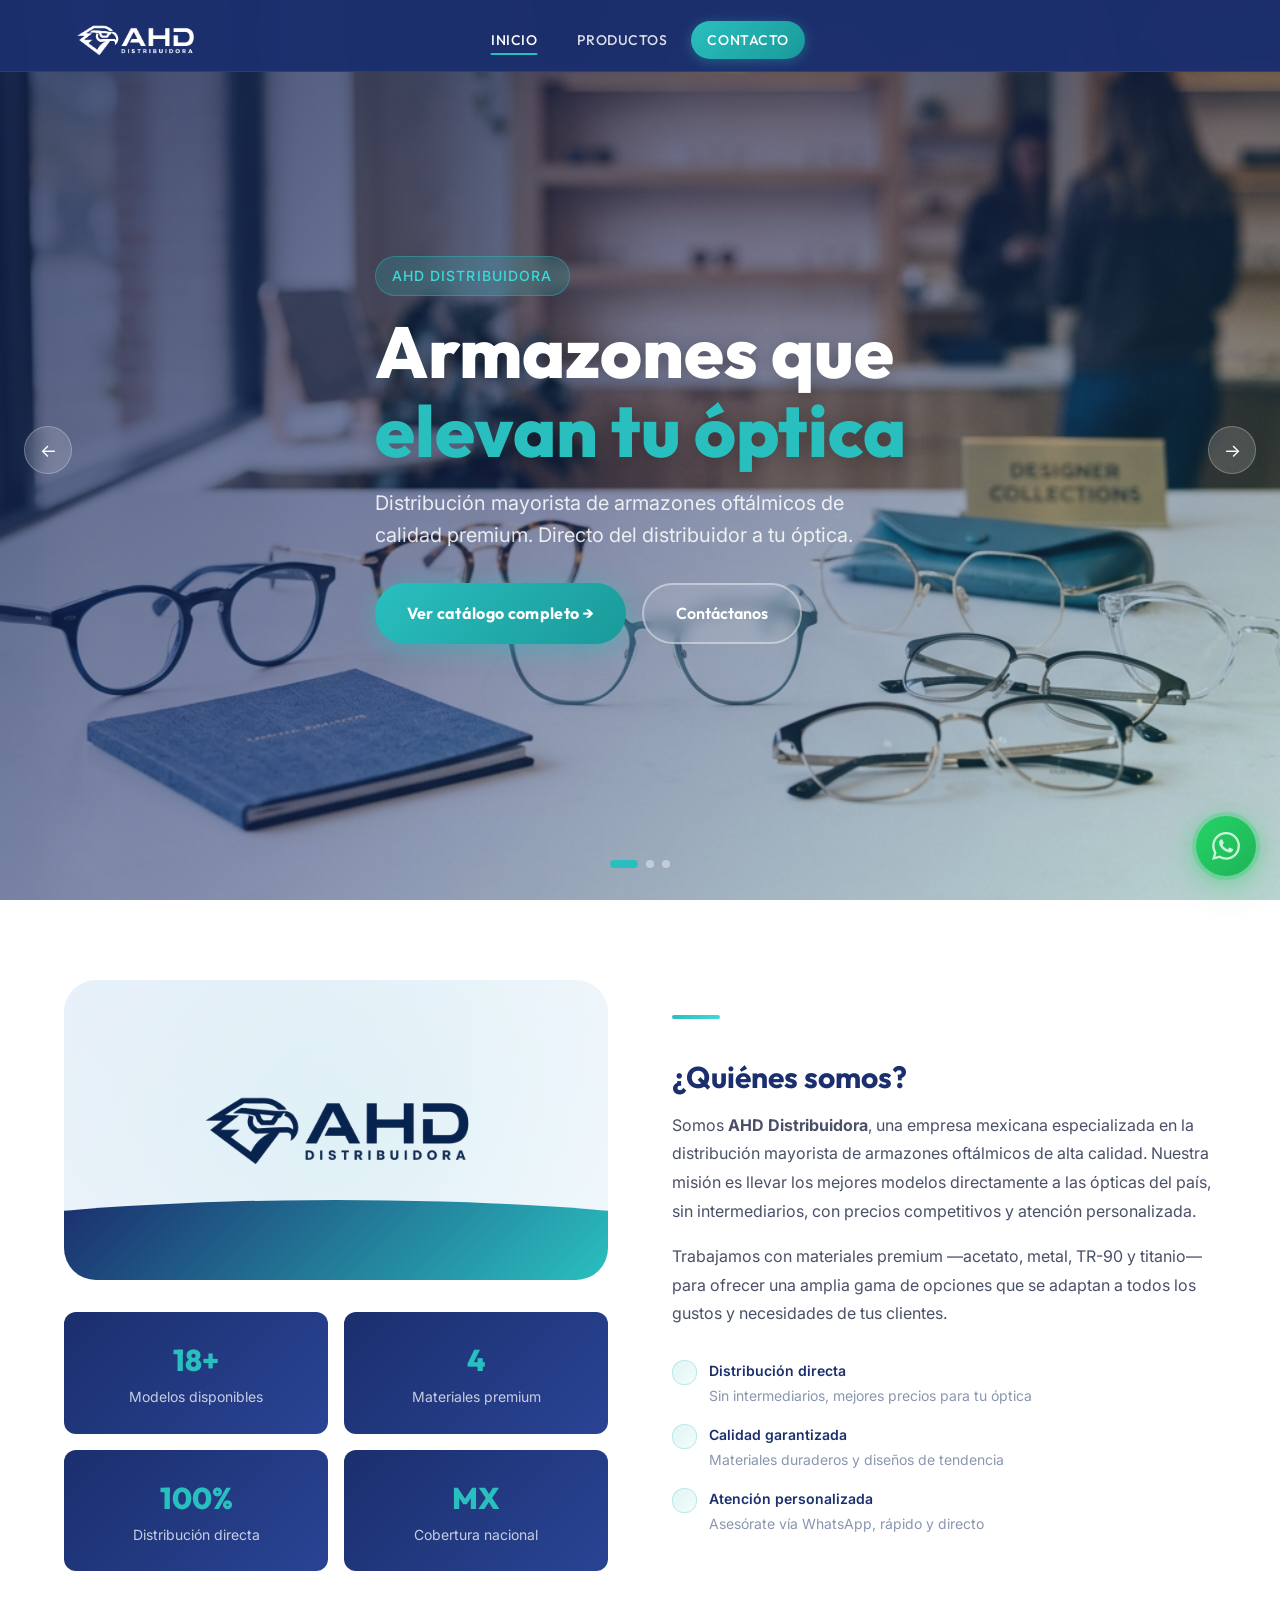
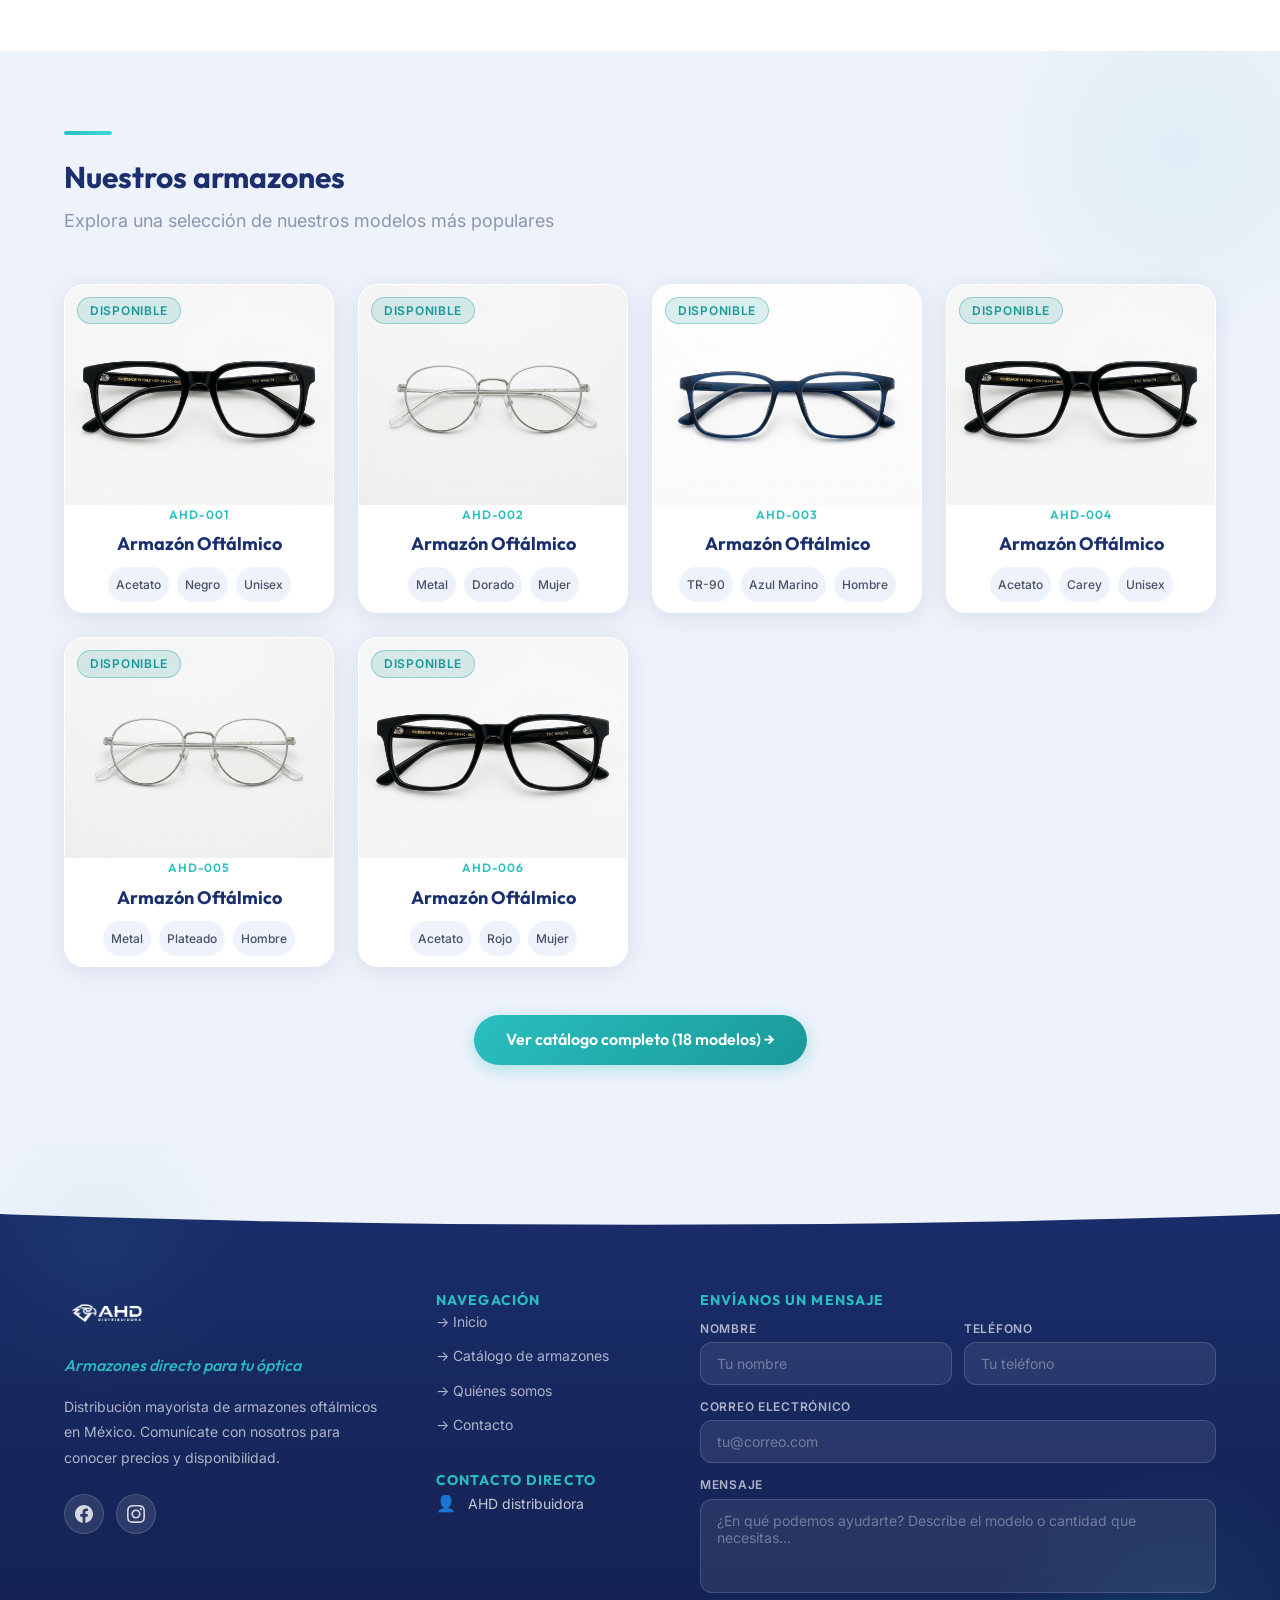
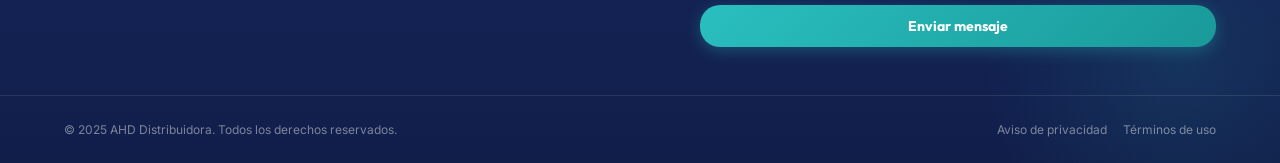
==== index.html @ 3332a884 "Primer commit - sitio AHD Distribuidora" ====
<!DOCTYPE html>
<html lang="es">
<head>
  <meta charset="UTF-8" />
  <meta name="viewport" content="width=device-width, initial-scale=1.0" />
  <meta name="description" content="AHD Distribuidora — Armazones oftálmicos directo para tu óptica. Distribuidor mayorista de armazones de acetato, metal y TR-90 en México." />
  <meta name="keywords" content="armazones, oftálmicos, óptica, distribuidora, acetato, metal, TR-90, mayoreo, México" />
  <meta property="og:title" content="AHD Distribuidora — Armazones directo para tu óptica" />
  <meta property="og:description" content="Distribuidora mayorista de armazones oftálmicos. Catálogo de más de 18 modelos disponibles." />
  <meta property="og:image" content="images/hero/hero1.jpg" />
  <title>AHD Distribuidora — Armazones directo para tu óptica</title>
  <link rel="icon" type="image/jpeg" href="images/logo/ahd_logo.jpg" />
  <link rel="stylesheet" href="css/styles.css" />
</head>
<body>

  <!-- ══════════════════════════════════════════════════
       HEADER
  ══════════════════════════════════════════════════ -->
  <site-header></site-header>

  <!-- ══════════════════════════════════════════════════
       HERO CAROUSEL
  ══════════════════════════════════════════════════ -->
  <section class="hero" id="inicio" aria-label="Carrusel de bienvenida">

    <!-- Flecha izquierda -->
    <button class="hero-arrow hero-arrow-prev" id="hero-prev" aria-label="Anterior">&#8592;</button>

    <!-- Slides -->
    <div class="hero-slides" id="hero-slides">

      <div class="hero-slide">
        <img src="images/hero/hero1.jpg" alt="Colección de armazones AHD" />
        <div class="hero-overlay">
          <div class="hero-content">
            <div class="hero-badge">AHD Distribuidora</div>
            <h1 class="hero-title">
              Armazones que<br/>
              <span>elevan tu óptica</span>
            </h1>
            <p class="hero-subtitle">
              Distribución mayorista de armazones oftálmicos de calidad premium. Directo del distribuidor a tu óptica.
            </p>
            <div class="hero-buttons">
              <a href="productos.html" class="hero-btn-primary" id="hero-cta-productos">
                Ver catálogo completo →
              </a>
              <a href="#contacto" class="hero-btn-secondary" id="hero-cta-contacto">
                Contáctanos
              </a>
            </div>
          </div>
        </div>
      </div>

      <div class="hero-slide">
        <img src="images/hero/hero2.jpg" alt="Variedad de modelos AHD" />
        <div class="hero-overlay">
          <div class="hero-content">
            <div class="hero-badge">Calidad garantizada</div>
            <h1 class="hero-title">
              Más de 18<br/>
              <span>modelos exclusivos</span>
            </h1>
            <p class="hero-subtitle">
              Acetato, metal, TR-90 y titanio. Modelos para hombre, mujer, unisex e infantil.
            </p>
            <div class="hero-buttons">
              <a href="productos.html" class="hero-btn-primary">
                Explorar modelos →
              </a>
            </div>
          </div>
        </div>
      </div>

      <div class="hero-slide">
        <img src="images/hero/hero3.jpg" alt="AHD Distribuidora - Armazones oftálmicos" />
        <div class="hero-overlay">
          <div class="hero-content">
            <div class="hero-badge"> Distribución directa </div>
            <h1 class="hero-title">
              Directo para<br/>
              <span>tu óptica</span>
            </h1>
            <p class="hero-subtitle">
              Sin intermediarios. Precios mayoristas. Atención personalizada vía WhatsApp.
            </p>
            <div class="hero-buttons">
              <a href="https://wa.me/524792140944?text=Hola%2C%20me%20interesa%20conocer%20sus%20armazones"
                 target="_blank" rel="noopener noreferrer" class="hero-btn-primary">
                Escribir por WhatsApp
              </a>
            </div>
          </div>
        </div>
      </div>

    </div><!-- /hero-slides -->

    <!-- Flecha derecha -->
    <button class="hero-arrow hero-arrow-next" id="hero-next" aria-label="Siguiente">&#8594;</button>

    <!-- Dots -->
    <div class="hero-controls">
      <div class="hero-dots" role="tablist" aria-label="Diapositivas del carrusel">
        <button class="hero-dot active" data-slide="0" role="tab" aria-label="Diapositiva 1"></button>
        <button class="hero-dot" data-slide="1" role="tab" aria-label="Diapositiva 2"></button>
        <button class="hero-dot" data-slide="2" role="tab" aria-label="Diapositiva 3"></button>
      </div>
    </div>

  </section><!-- /hero -->

  <!-- ══════════════════════════════════════════════════
       QUIÉNES SOMOS
  ══════════════════════════════════════════════════ -->
  <section class="about-section" id="nosotros" aria-labelledby="about-title">
    <div class="container">
      <div class="about-grid">

        <!-- Visual / Logo -->
        <div class="about-visual reveal">
          <div class="about-logo-container">
            <img src="images/logo/ahd_logo_png.png" alt="AHD Distribuidora" />
            <div class="about-wave"></div>
          </div>
          <div class="about-stats">
            <div class="stat-card">
              <span class="stat-number">18+</span>
              <span class="stat-label">Modelos disponibles</span>
            </div>
            <div class="stat-card">
              <span class="stat-number">4</span>
              <span class="stat-label">Materiales premium</span>
            </div>
            <div class="stat-card">
              <span class="stat-number">100%</span>
              <span class="stat-label">Distribución directa</span>
            </div>
            <div class="stat-card">
              <span class="stat-number">MX</span>
              <span class="stat-label">Cobertura nacional</span>
            </div>
          </div>
        </div>

        <!-- Texto -->
        <div class="about-text reveal">
          <span class="accent-line"></span>
          <h2 class="section-title" id="about-title">¿Quiénes somos?</h2>
          <p class="about-description">
            Somos <strong>AHD Distribuidora</strong>, una empresa mexicana especializada en la
            distribución mayorista de armazones oftálmicos de alta calidad. Nuestra misión es
            llevar los mejores modelos directamente a las ópticas del país, sin intermediarios,
            con precios competitivos y atención personalizada.
          </p>
          <p class="about-description" style="margin-top: 1rem;">
            Trabajamos con materiales premium —acetato, metal, TR-90 y titanio— para ofrecer
            una amplia gama de opciones que se adaptan a todos los gustos y necesidades
            de tus clientes.
          </p>
          <div class="about-features">
            <div class="feature-item">
              <div class="feature-icon"></div>
              <div class="feature-text">
                <strong>Distribución directa</strong>
                <span>Sin intermediarios, mejores precios para tu óptica</span>
              </div>
            </div>
            <div class="feature-item">
              <div class="feature-icon"></div>
              <div class="feature-text">
                <strong>Calidad garantizada</strong>
                <span>Materiales duraderos y diseños de tendencia</span>
              </div>
            </div>
            <div class="feature-item">
              <div class="feature-icon"></div>
              <div class="feature-text">
                <strong>Atención personalizada</strong>
                <span>Asesórate vía WhatsApp, rápido y directo</span>
              </div>
            </div>
          </div>
        </div>

      </div>
    </div>
  </section><!-- /about -->

  <!-- ══════════════════════════════════════════════════
       PRODUCTOS DESTACADOS (preview 6)
  ══════════════════════════════════════════════════ -->
  <section class="featured-section" id="productos-preview" aria-labelledby="featured-title">
    <div class="container">
      <div class="section-header reveal">
        <span class="accent-line"></span>
        <h2 class="section-title" id="featured-title">Nuestros armazones</h2>
        <p class="section-subtitle">Explora una selección de nuestros modelos más populares</p>
      </div>

      <div class="products-grid" id="featured-grid">
        <!-- Se renderiza con JS -->
      </div>

      <div class="featured-cta reveal">
        <a href="productos.html" class="btn-primary" id="btn-ver-catalogo">
          Ver catálogo completo (18 modelos) →
        </a>
      </div>
    </div>
  </section><!-- /featured -->

  <!-- ══════════════════════════════════════════════════
       FOOTER / CONTACTO
  ══════════════════════════════════════════════════ -->
  <site-footer></site-footer>

  <!-- ══════════════════════════════════════════════════
       WHATSAPP FLOATING BUTTON
  ══════════════════════════════════════════════════ -->
  <whatsapp-button></whatsapp-button>

  <!-- ══════════════════════════════════════════════════
       SCRIPTS
  ══════════════════════════════════════════════════ -->
  <script src="js/components.js"></script>
  <script src="js/data.js"></script>
  <script>
    // Render featured products (primeros 6)
    document.addEventListener("DOMContentLoaded", () => {
      const featuredGrid = document.getElementById("featured-grid");
      if (featuredGrid && typeof productos !== "undefined") {
        const featured = productos.slice(0, 6);
        featuredGrid.innerHTML = featured.map(p => `
          <a href="productos.html" class="product-card reveal" aria-label="Ver ${p.modelo}">
            <div class="product-card-image">
              <img src="${p.imagen1}" alt="Armazón ${p.modelo}" loading="lazy"
                   onerror="this.src='images/productos/placeholder_acetato.jpg'">
              <span class="product-badge ${p.disponible ? 'badge-available' : 'badge-unavailable'}">
                ${p.disponible ? 'Disponible' : 'Agotado'}
              </span>
              <div class="product-card-overlay">
                <span>👁 Ver más →</span>
              </div>
            </div>
            <div class="product-card-body">
              <div class="product-modelo">${p.modelo}</div>
              <div class="product-name">${p.tipo}</div>
              <div class="product-meta">
                <span class="product-tag">${p.material}</span>
                <span class="product-tag">${p.color}</span>
                <span class="product-tag">${p.genero}</span>
              </div>
            </div>
          </a>
        `).join("");
      }
    });
  </script>
  <script src="js/main.js"></script>

</body>
</html>
---- css/styles.css ----
/* ============================================================
 * AHD DISTRIBUIDORA — Estilos Globales (styles.css)
 * Paleta de colores basada en tarjeta de presentación oficial
 * Azul marino #1B2F6E + Teal #2ABFBF + Blanco #FFFFFF
 * ============================================================ */

/* ─── Google Fonts ─────────────────────────────────────────── */
@import url('https://fonts.googleapis.com/css2?family=Outfit:wght@300;400;500;600;700;800&family=Inter:wght@300;400;500;600&display=swap');

/* ─── Design Tokens ────────────────────────────────────────── */
:root {
  /* Colores principales (tarjeta de presentación AHD) */
  --color-primary:       #1B2F6E;   /* Azul marino — logo, header, footer */
  --color-primary-dark:  #111E4A;   /* Azul marino oscuro — hover, sombras */
  --color-primary-light: #2A4494;   /* Azul medio — gradientes */
  --color-accent:        #2ABFBF;   /* Teal — tagline, botones secundarios, acentos */
  --color-accent-light:  #3DD9D9;   /* Teal claro — hover */
  --color-accent-dark:   #1A9999;   /* Teal oscuro — pressed */
  --color-white:         #FFFFFF;
  --color-offwhite:      #F8FAFE;   /* Fondo general ligeramente azulado */
  --color-gray-light:    #EEF2FB;   /* Fondo secciones alternas */
  --color-gray-mid:      #8A96B0;   /* Texto secundario */
  --color-gray-border:   #DDE3F0;   /* Bordes */
  --color-text:          #1A1D2E;   /* Texto principal */
  --color-text-light:    #4A5068;   /* Texto secundario */
  --color-badge-avail:   #1A9999;   /* Badge disponible */
  --color-badge-unavail: #9B4D4D;   /* Badge agotado */

  /* Tipografía */
  --font-display:  'Outfit', sans-serif;
  --font-body:     'Inter', sans-serif;

  /* Tamaños de fuente */
  --fs-xs:   0.75rem;
  --fs-sm:   0.875rem;
  --fs-base: 1rem;
  --fs-lg:   1.125rem;
  --fs-xl:   1.25rem;
  --fs-2xl:  1.5rem;
  --fs-3xl:  1.875rem;
  --fs-4xl:  2.25rem;
  --fs-5xl:  3rem;

  /* Espaciado */
  --sp-1: 0.25rem;
  --sp-2: 0.5rem;
  --sp-3: 0.75rem;
  --sp-4: 1rem;
  --sp-6: 1.5rem;
  --sp-8: 2rem;
  --sp-10: 2.5rem;
  --sp-12: 3rem;
  --sp-16: 4rem;
  --sp-20: 5rem;
  --sp-24: 6rem;

  /* Bordes */
  --radius-sm:  6px;
  --radius-md:  12px;
  --radius-lg:  20px;
  --radius-xl:  32px;
  --radius-full: 9999px;

  /* Sombras */
  --shadow-sm:    0 2px 8px rgba(27, 47, 110, 0.08);
  --shadow-md:    0 4px 20px rgba(27, 47, 110, 0.12);
  --shadow-lg:    0 8px 40px rgba(27, 47, 110, 0.16);
  --shadow-hover: 0 16px 48px rgba(27, 47, 110, 0.24);
  --shadow-card:  0 4px 24px rgba(27, 47, 110, 0.10);

  /* Transiciones */
  --tr-fast:   0.15s ease;
  --tr-normal: 0.3s ease;
  --tr-slow:   0.5s ease;

  /* Layout */
  --header-height: 72px;
  --max-width: 1200px;
  --section-pad: var(--sp-20) var(--sp-6);
}

/* ─── Reset & Base ─────────────────────────────────────────── */
*, *::before, *::after {
  margin: 0;
  padding: 0;
  box-sizing: border-box;
}

html {
  scroll-behavior: smooth;
  font-size: 16px;
}

body {
  font-family: var(--font-body);
  color: var(--color-text);
  background-color: var(--color-white);
  line-height: 1.6;
  overflow-x: hidden;
}

img {
  max-width: 100%;
  height: auto;
  display: block;
}

a {
  text-decoration: none;
  color: inherit;
  transition: color var(--tr-fast);
}

ul, ol {
  list-style: none;
}

button {
  cursor: pointer;
  border: none;
  background: none;
  font-family: var(--font-body);
}

input, textarea, select {
  font-family: var(--font-body);
}

/* ─── Utilidades ───────────────────────────────────────────── */
.container {
  max-width: var(--max-width);
  margin: 0 auto;
  padding: 0 var(--sp-6);
}

.section-title {
  font-family: var(--font-display);
  font-size: var(--fs-3xl);
  font-weight: 700;
  color: var(--color-primary);
  line-height: 1.2;
}

.section-subtitle {
  font-size: var(--fs-lg);
  color: var(--color-gray-mid);
  margin-top: var(--sp-3);
  max-width: 560px;
}

.section-header {
  margin-bottom: var(--sp-12);
}

.accent-line {
  display: inline-block;
  width: 48px;
  height: 4px;
  background: linear-gradient(90deg, var(--color-accent), var(--color-accent-light));
  border-radius: var(--radius-full);
  margin-bottom: var(--sp-4);
}

.btn-primary {
  display: inline-flex;
  align-items: center;
  gap: var(--sp-2);
  padding: var(--sp-3) var(--sp-8);
  background: linear-gradient(135deg, var(--color-accent), var(--color-accent-dark));
  color: var(--color-white);
  font-family: var(--font-display);
  font-size: var(--fs-base);
  font-weight: 600;
  border-radius: var(--radius-full);
  transition: all var(--tr-normal);
  box-shadow: 0 4px 16px rgba(42, 191, 191, 0.35);
}

.btn-primary:hover {
  transform: translateY(-2px);
  box-shadow: 0 8px 28px rgba(42, 191, 191, 0.50);
  background: linear-gradient(135deg, var(--color-accent-light), var(--color-accent));
}

.btn-secondary {
  display: inline-flex;
  align-items: center;
  gap: var(--sp-2);
  padding: var(--sp-3) var(--sp-8);
  background: transparent;
  color: var(--color-primary);
  font-family: var(--font-display);
  font-size: var(--fs-base);
  font-weight: 600;
  border: 2px solid var(--color-primary);
  border-radius: var(--radius-full);
  transition: all var(--tr-normal);
}

.btn-secondary:hover {
  background: var(--color-primary);
  color: var(--color-white);
  transform: translateY(-2px);
  box-shadow: var(--shadow-md);
}

/* ─── HEADER ───────────────────────────────────────────────── */
.site-header {
  position: fixed;
  top: 0;
  left: 0;
  right: 0;
  z-index: 1000;
  height: var(--header-height);
  background: rgba(27, 47, 110, 0.97);
  backdrop-filter: blur(12px);
  -webkit-backdrop-filter: blur(12px);
  border-bottom: 1px solid rgba(42, 191, 191, 0.15);
  transition: all var(--tr-normal);
}

.site-header.scrolled {
  background: rgba(17, 30, 74, 0.99);
  box-shadow: 0 4px 24px rgba(17, 30, 74, 0.4);
}

.header-inner {
  display: grid;
  grid-template-columns: 1fr auto 1fr;
  align-items: center;
  height: 100%;
  max-width: var(--max-width);
  margin: 0 auto;
  padding: 0 var(--sp-6);
}

.header-logo {
  justify-self: start;
}

.header-logo img {
  height: 80px;
  width: auto;
  object-fit: contain;
  filter: brightness(0) invert(1);
}

.header-nav {
  display: flex;
  align-items: center;
  gap: var(--sp-2);
}

.header-nav a {
  color: rgba(255, 255, 255, 0.85);
  font-family: var(--font-display);
  font-size: var(--fs-sm);
  font-weight: 500;
  letter-spacing: 0.04em;
  text-transform: uppercase;
  padding: var(--sp-2) var(--sp-4);
  border-radius: var(--radius-full);
  transition: all var(--tr-fast);
  position: relative;
}

.header-nav a::after {
  content: '';
  position: absolute;
  bottom: 4px;
  left: 50%;
  transform: translateX(-50%);
  width: 0;
  height: 2px;
  background: var(--color-accent);
  border-radius: var(--radius-full);
  transition: width var(--tr-normal);
}

.header-nav a:hover,
.header-nav a.active {
  color: var(--color-white);
}

.header-nav a:hover::after,
.header-nav a.active::after {
  width: 60%;
}

.header-nav a.nav-cta {
  background: linear-gradient(135deg, var(--color-accent), var(--color-accent-dark));
  color: var(--color-white);
  padding: var(5px) var(--sp-5);
  box-shadow: 0 2px 12px rgba(42, 191, 191, 0.35);
  text-align: center;
  justify-content: center;
  display: inline-flex;
  align-items: center;
}

.header-nav a.nav-cta::after {
  display: none;
}

.header-nav a.nav-cta:hover {
  box-shadow: 0 4px 20px rgba(42, 191, 191, 0.55);
  transform: translateY(-1px);
}

.header-actions {
  justify-self: end;
  display: flex;
  align-items: center;
  gap: var(--sp-3);
}

/* Hamburger menu */
.hamburger {
  display: none;
  flex-direction: column;
  gap: 5px;
  padding: var(--sp-2);
  cursor: pointer;
}

.hamburger span {
  display: block;
  width: 24px;
  height: 2px;
  background: var(--color-white);
  border-radius: 2px;
  transition: all var(--tr-normal);
}

.hamburger.open span:nth-child(1) {
  transform: translateY(7px) rotate(45deg);
}
.hamburger.open span:nth-child(2) {
  opacity: 0;
}
.hamburger.open span:nth-child(3) {
  transform: translateY(-7px) rotate(-45deg);
}

/* Mobile nav overlay */
.mobile-nav {
  display: none;
  position: fixed;
  top: var(--header-height);
  left: 0;
  right: 0;
  bottom: 0;
  background: rgba(17, 30, 74, 0.98);
  backdrop-filter: blur(16px);
  z-index: 999;
  flex-direction: column;
  align-items: center;
  justify-content: center;
  gap: var(--sp-4);
  opacity: 0;
  pointer-events: none;
  transition: opacity var(--tr-normal);
}

.mobile-nav.open {
  display: flex;
  opacity: 1;
  pointer-events: all;
}

.mobile-nav a {
  color: var(--color-white);
  font-family: var(--font-display);
  font-size: var(--fs-2xl);
  font-weight: 600;
  padding: var(--sp-4) var(--sp-8);
  border-radius: var(--radius-lg);
  transition: all var(--tr-fast);
  text-align: center;
}

.mobile-nav a:hover {
  color: var(--color-accent);
  background: rgba(42, 191, 191, 0.1);
}

/* ─── HERO CAROUSEL ────────────────────────────────────────── */
.hero {
  position: relative;
  height: 100vh;
  min-height: 600px;
  overflow: hidden;
  margin-top: 0;
}

.hero-slides {
  display: flex;
  height: 100%;
  transition: transform 0.8s cubic-bezier(0.77, 0, 0.175, 1);
}

.hero-slide {
  min-width: 100%;
  height: 100%;
  position: relative;
  overflow: hidden;
}

.hero-slide img {
  width: 100%;
  height: 100%;
  object-fit: cover;
  object-position: center;
  transform: scale(1.05);
  transition: transform 8s ease;
}

.hero-slide.active img {
  transform: scale(1);
}

.hero-overlay {
  position: absolute;
  inset: 0;
  background: linear-gradient(
    135deg,
    rgba(17, 30, 74, 0.80) 0%,
    rgba(27, 47, 110, 0.50) 50%,
    rgba(42, 191, 191, 0.20) 100%
  );
  display: flex;
  align-items: center;
}

.hero-content {
  max-width: var(--max-width);
  margin: 0 auto;
  padding: 0 var(--sp-6);
  color: var(--color-white);
}

.hero-badge {
  display: inline-flex;
  align-items: center;
  gap: var(--sp-2);
  background: rgba(42, 191, 191, 0.20);
  border: 1px solid rgba(42, 191, 191, 0.40);
  color: var(--color-accent-light);
  font-size: var(--fs-sm);
  font-weight: 500;
  letter-spacing: 0.08em;
  text-transform: uppercase;
  padding: var(--sp-2) var(--sp-4);
  border-radius: var(--radius-full);
  margin-bottom: var(--sp-4);
  backdrop-filter: blur(8px);
}

.hero-title {
  font-family: var(--font-display);
  font-size: clamp(2.5rem, 6vw, 4.5rem);
  font-weight: 800;
  line-height: 1.1;
  margin-bottom: var(--sp-4);
  text-shadow: 0 2px 20px rgba(0,0,0,0.3);
}

.hero-title span {
  color: var(--color-accent);
  display: block;
}

.hero-subtitle {
  font-size: clamp(1rem, 2vw, 1.25rem);
  color: rgba(255,255,255,0.85);
  max-width: 520px;
  margin-bottom: var(--sp-8);
  line-height: 1.6;
}

.hero-buttons {
  display: flex;
  gap: var(--sp-4);
  flex-wrap: wrap;
}

.hero-btn-primary {
  display: inline-flex;
  align-items: center;
  gap: var(--sp-2);
  padding: var(--sp-4) var(--sp-8);
  background: linear-gradient(135deg, var(--color-accent), var(--color-accent-dark));
  color: var(--color-white);
  font-family: var(--font-display);
  font-size: var(--fs-base);
  font-weight: 700;
  border-radius: var(--radius-full);
  transition: all var(--tr-normal);
  box-shadow: 0 4px 24px rgba(42, 191, 191, 0.50);
  letter-spacing: 0.02em;
}

.hero-btn-primary:hover {
  transform: translateY(-3px);
  box-shadow: 0 8px 36px rgba(42, 191, 191, 0.65);
}

.hero-btn-secondary {
  display: inline-flex;
  align-items: center;
  gap: var(--sp-2);
  padding: var(--sp-4) var(--sp-8);
  background: rgba(255,255,255,0.10);
  border: 2px solid rgba(255,255,255,0.40);
  color: var(--color-white);
  font-family: var(--font-display);
  font-size: var(--fs-base);
  font-weight: 600;
  border-radius: var(--radius-full);
  transition: all var(--tr-normal);
  backdrop-filter: blur(8px);
}

.hero-btn-secondary:hover {
  background: rgba(255,255,255,0.20);
  border-color: rgba(255,255,255,0.70);
  transform: translateY(-3px);
}

/* Hero navigation */
.hero-controls {
  position: absolute;
  bottom: var(--sp-8);
  left: 50%;
  transform: translateX(-50%);
  display: flex;
  align-items: center;
  gap: var(--sp-4);
  z-index: 10;
}

.hero-dots {
  display: flex;
  gap: var(--sp-2);
}

.hero-dot {
  width: 8px;
  height: 8px;
  border-radius: var(--radius-full);
  background: rgba(255,255,255,0.40);
  cursor: pointer;
  transition: all var(--tr-normal);
  border: none;
}

.hero-dot.active {
  background: var(--color-accent);
  width: 28px;
}

.hero-arrow {
  position: absolute;
  top: 50%;
  transform: translateY(-50%);
  width: 48px;
  height: 48px;
  background: rgba(255,255,255,0.15);
  border: 1px solid rgba(255,255,255,0.25);
  border-radius: var(--radius-full);
  color: var(--color-white);
  font-size: var(--fs-lg);
  display: flex;
  align-items: center;
  justify-content: center;
  cursor: pointer;
  backdrop-filter: blur(8px);
  transition: all var(--tr-fast);
  z-index: 10;
}

.hero-arrow:hover {
  background: rgba(42, 191, 191, 0.40);
  border-color: var(--color-accent);
}

.hero-arrow-prev { left: var(--sp-6); }
.hero-arrow-next { right: var(--sp-6); }

/* ─── SECCIÓN QUIÉNES SOMOS ────────────────────────────────── */
.about-section {
  padding: var(--section-pad);
  background: var(--color-white);
}

.about-grid {
  display: grid;
  grid-template-columns: 1fr 1fr;
  gap: var(--sp-16);
  align-items: center;
}

.about-visual {
  position: relative;
}

.about-logo-container {
  background: linear-gradient(135deg, var(--color-gray-light), var(--color-offwhite));
  border-radius: var(--radius-xl);
  padding: var(--sp-12);
  display: flex;
  align-items: center;
  justify-content: center;
  position: relative;
  overflow: hidden;
  min-height: 300px;
}

.about-logo-container::before {
  content: '';
  position: absolute;
  inset: -50%;
  background: radial-gradient(circle, rgba(42, 191, 191, 0.10) 0%, transparent 70%);
  --color-gray-light:  
}

.about-logo-container img {
  width: 80%;
  max-width: 320px;
  position: relative;
  z-index: 1;
}

.about-wave {
  position: absolute;
  bottom: 0;
  left: 0;
  right: 0;
  height: 80px;
  background: linear-gradient(135deg, var(--color-primary), var(--color-accent));
  clip-path: ellipse(100% 100% at 50% 100%);
}

.about-stats {
  display: grid;
  grid-template-columns: 1fr 1fr;
  gap: var(--sp-4);
  margin-top: var(--sp-8);
}

.stat-card {
  background: linear-gradient(135deg, var(--color-primary), var(--color-primary-light));
  border-radius: var(--radius-md);
  padding: var(--sp-6);
  color: var(--color-white);
  text-align: center;
}

.stat-number {
  font-family: var(--font-display);
  font-size: var(--fs-3xl);
  font-weight: 800;
  color: var(--color-accent);
  display: block;
}

.stat-label {
  font-size: var(--fs-sm);
  color: rgba(255,255,255,0.75);
  margin-top: var(--sp-1);
}

.about-text .section-title {
  margin-top: var(--sp-4);
}

.about-description {
  margin-top: var(--sp-4);
  color: var(--color-text-light);
  font-size: var(--fs-base);
  line-height: 1.8;
}

.about-features {
  margin-top: var(--sp-8);
  display: flex;
  flex-direction: column;
  gap: var(--sp-4);
}

.feature-item {
  display: flex;
  align-items: flex-start;
  gap: var(--sp-3);
}

.feature-icon {
  width: 25px;
  height: 25px;
  background: linear-gradient(135deg, rgba(42, 191, 191, 0.15), rgba(42, 191, 191, 0.05));
  border: 1px solid rgba(42, 191, 191, 0.25);
  border-radius: var(--radius-md);
  display: flex;
  align-items: center;
  justify-content: center;
  font-size: 1.1rem;
  flex-shrink: 0;
}

.feature-text strong {
  display: block;
  font-weight: 600;
  color: var(--color-primary);
  font-size: var(--fs-sm);
}

.feature-text span {
  font-size: var(--fs-sm);
  color: var(--color-gray-mid);
}

/* ─── SECCIÓN PRODUCTOS DESTACADOS ────────────────────────── */
.featured-section {
  padding: var(--section-pad);
  background: var(--color-gray-light);
  position: relative;
  overflow: hidden;
}

.featured-section::before {
  content: '';
  position: absolute;
  top: -100px;
  right: -100px;
  width: 400px;
  height: 400px;
  background: radial-gradient(circle, rgba(42, 191, 191, 0.08) 0%, transparent 70%);
  pointer-events: none;
}

.products-grid {
  display: grid;
  grid-template-columns: repeat(auto-fill, minmax(260px, 1fr));
  gap: var(--sp-6);
}

.product-card {
  background: var(--color-white);
  border-radius: var(--radius-lg);
  overflow: hidden;
  box-shadow: var(--shadow-card);
  transition: all var(--tr-normal);
  cursor: pointer;
  border: 1px solid transparent;
  position: relative;
  padding-bottom: 10px;
}

.product-card:hover {
  transform: translateY(-6px);
  box-shadow: var(--shadow-hover);
  border-color: rgba(42, 191, 191, 0.25);
}

.product-card-image {
  position: relative;
  height: 220px;
  background: var(--color-gray-light);
  overflow: hidden;
}

.product-card-image img {
  width: 100%;
  height: 100%;
  object-fit: cover;
  transition: transform var(--tr-slow);
}

.product-card:hover .product-card-image img {
  transform: scale(1.06);
}

.product-badge {
  position: absolute;
  top: var(--sp-3);
  left: var(--sp-3);
  font-size: var(--fs-xs);
  font-weight: 600;
  padding: 3px var(--sp-3);
  border-radius: var(--radius-full);
  text-transform: uppercase;
  letter-spacing: 0.06em;
}

.badge-available {
  background: rgba(26, 153, 153, 0.15);
  border: 1px solid rgba(26, 153, 153, 0.35);
  color: var(--color-badge-avail);
}

.badge-unavailable {
  background: rgba(155, 77, 77, 0.12);
  border: 1px solid rgba(155, 77, 77, 0.30);
  color: var(--color-badge-unavail);
}

.product-card-overlay {
  position: absolute;
  inset: 0;
  background: linear-gradient(to top, rgba(27, 47, 110, 0.6), transparent);
  display: flex;
  align-items: flex-end;
  padding: var(--sp-4);
  opacity: 0;
  transition: opacity var(--tr-normal);
}

.product-card:hover .product-card-overlay {
  opacity: 1;
}

.product-card-overlay span {
  color: var(--color-white);
  font-family: var(--font-display);
  font-size: var(--fs-sm);
  font-weight: 600;
  display: flex;
  align-items: center;
  gap: var(--sp-2);
}

.product-card-body {
  padding: var(--sp-5) var(--sp-5) var(--sp-6);
  text-align: center;
  display: flex;
  flex-direction: column;
  align-items: center;
  gap: var(--sp-2);
}

.product-modelo {
  font-family: var(--font-display);
  font-size: var(--fs-xs);
  font-weight: 600;
  color: var(--color-accent);
  letter-spacing: 0.08em;
  text-transform: uppercase;
}

.product-name {
  font-family: var(--font-display);
  font-size: var(--fs-lg);
  font-weight: 700;
  color: var(--color-primary);
  line-height: 1.3;
}

.product-meta {
  display: flex;
  gap: var(--sp-2);
  flex-wrap: wrap;
  justify-content: center;
  margin-top: var(--sp-1);
}

.product-tag {
  background: var(--color-gray-light);
  color: var(--color-text-light);
  font-size: var(--fs-xs);
  padding: 2px var(--sp-3);
  border-radius: var(--radius-full);
  font-weight: 500;
}

.featured-cta {
  text-align: center;
  margin-top: var(--sp-12);
}

/* ─── MODAL DE PRODUCTO ────────────────────────────────────── */
.modal-overlay {
  position: fixed;
  inset: 0;
  background: rgba(17, 30, 74, 0.75);
  backdrop-filter: blur(8px);
  z-index: 2000;
  display: flex;
  align-items: center;
  justify-content: center;
  padding: var(--sp-4);
  opacity: 0;
  pointer-events: none;
  transition: opacity var(--tr-normal);
}

.modal-overlay.open {
  opacity: 1;
  pointer-events: all;
}

.modal-container {
  background: var(--color-white);
  border-radius: var(--radius-xl);
  width: 100%;
  max-width: 960px;
  max-height: 90vh;
  overflow: hidden;
  display: grid;
  grid-template-columns: 1fr 380px;
  box-shadow: 0 32px 80px rgba(17, 30, 74, 0.40);
  transform: scale(0.95) translateY(20px);
  transition: transform var(--tr-normal);
}

.modal-overlay.open .modal-container {
  transform: scale(1) translateY(0);
}

/* Modal image carousel */
.modal-carousel {
  position: relative;
  background: var(--color-gray-light);
  overflow: hidden;
}

.modal-slides {
  display: flex;
  height: 100%;
  transition: transform 0.5s cubic-bezier(0.77, 0, 0.175, 1);
}

.modal-slide {
  min-width: 100%;
  height: 100%;
  min-height: 420px;
}

.modal-slide img {
  width: 100%;
  height: 100%;
  object-fit: cover;
}

.modal-thumbnails {
  position: absolute;
  bottom: var(--sp-4);
  left: 50%;
  transform: translateX(-50%);
  display: flex;
  gap: var(--sp-2);
}

.modal-thumb {
  width: 56px;
  height: 40px;
  border-radius: var(--radius-sm);
  overflow: hidden;
  cursor: pointer;
  border: 2px solid transparent;
  transition: all var(--tr-fast);
  opacity: 0.6;
}

.modal-thumb.active {
  border-color: var(--color-accent);
  opacity: 1;
}

.modal-thumb img {
  width: 100%;
  height: 100%;
  object-fit: cover;
}

.modal-carousel-arrow {
  position: absolute;
  top: 50%;
  transform: translateY(-50%);
  width: 40px;
  height: 40px;
  background: rgba(255,255,255,0.90);
  border-radius: var(--radius-full);
  display: flex;
  align-items: center;
  justify-content: center;
  cursor: pointer;
  box-shadow: var(--shadow-sm);
  transition: all var(--tr-fast);
  font-size: var(--fs-base);
  color: var(--color-primary);
}

.modal-carousel-arrow:hover {
  background: var(--color-accent);
  color: var(--color-white);
}

.modal-carousel-prev { left: var(--sp-3); }
.modal-carousel-next { right: var(--sp-3); }

/* Modal sidebar */
.modal-sidebar {
  padding: var(--sp-8);
  overflow-y: auto;
  display: flex;
  flex-direction: column;
  gap: var(--sp-6);
  border-left: 1px solid var(--color-gray-border);
}

.modal-close {
  position: absolute;
  top: var(--sp-4);
  right: var(--sp-4);
  width: 36px;
  height: 36px;
  background: rgba(17, 30, 74, 0.08);
  border-radius: var(--radius-full);
  display: flex;
  align-items: center;
  justify-content: center;
  cursor: pointer;
  font-size: var(--fs-lg);
  color: var(--color-primary);
  transition: all var(--tr-fast);
  z-index: 10;
}

.modal-close:hover {
  background: var(--color-primary);
  color: var(--color-white);
}

/* Modal position relative for close button */
.modal-container {
  position: relative;
}

.modal-close-btn {
  position: absolute;
  top: var(--sp-4);
  right: var(--sp-4);
  width: 36px;
  height: 36px;
  background: rgba(255,255,255,0.90);
  border-radius: var(--radius-full);
  display: flex;
  align-items: center;
  justify-content: center;
  cursor: pointer;
  font-size: var(--fs-lg);
  color: var(--color-primary);
  transition: all var(--tr-fast);
  z-index: 20;
  box-shadow: var(--shadow-sm);
}

.modal-close-btn:hover {
  background: var(--color-primary);
  color: var(--color-white);
}

.modal-header {}

.modal-modelo {
  font-size: var(--fs-xs);
  font-weight: 700;
  color: var(--color-accent);
  letter-spacing: 0.10em;
  text-transform: uppercase;
}

.modal-nombre {
  font-family: var(--font-display);
  font-size: var(--fs-2xl);
  font-weight: 800;
  color: var(--color-primary);
  margin-top: var(--sp-1);
  line-height: 1.2;
}

.modal-tipo {
  font-size: var(--fs-sm);
  color: var(--color-gray-mid);
  margin-top: var(--sp-1);
}

.modal-status {
  display: inline-flex;
  align-items: center;
  gap: var(--sp-2);
  font-size: var(--fs-xs);
  font-weight: 600;
  padding: var(--sp-1) var(--sp-3);
  border-radius: var(--radius-full);
  margin-top: var(--sp-3);
}

.status-dot {
  width: 8px;
  height: 8px;
  border-radius: var(--radius-full);
}

.modal-status.disponible {
  background: rgba(26, 153, 153, 0.12);
  color: var(--color-badge-avail);
}

.modal-status.disponible .status-dot {
  background: var(--color-badge-avail);
}

.modal-status.agotado {
  background: rgba(155, 77, 77, 0.10);
  color: var(--color-badge-unavail);
}

.modal-status.agotado .status-dot {
  background: var(--color-badge-unavail);
}

.modal-description {
  font-size: var(--fs-sm);
  color: var(--color-text-light);
  line-height: 1.8;
  padding: var(--sp-4);
  background: var(--color-gray-light);
  border-radius: var(--radius-md);
  border-left: 3px solid var(--color-accent);
}

.modal-specs-title {
  font-family: var(--font-display);
  font-size: var(--fs-sm);
  font-weight: 700;
  color: var(--color-primary);
  text-transform: uppercase;
  letter-spacing: 0.06em;
  margin-bottom: var(--sp-3);
}

.modal-specs-grid {
  display: flex;
  flex-direction: column;
  gap: 1px;
  background: var(--color-gray-border);
  border-radius: var(--radius-md);
  overflow: hidden;
  border: 1px solid var(--color-gray-border);
}

.spec-row {
  display: flex;
  background: var(--color-white);
}

.spec-row:first-child { border-radius: var(--radius-md) var(--radius-md) 0 0; }
.spec-row:last-child  { border-radius: 0 0 var(--radius-md) var(--radius-md); }

.spec-label {
  width: 45%;
  padding: var(--sp-3) var(--sp-4);
  font-size: var(--fs-xs);
  font-weight: 600;
  color: var(--color-gray-mid);
  text-transform: uppercase;
  letter-spacing: 0.06em;
  background: var(--color-gray-light);
  border-right: 1px solid var(--color-gray-border);
  display: flex;
  align-items: center;
}

.spec-value {
  padding: var(--sp-3) var(--sp-4);
  font-size: var(--fs-sm);
  color: var(--color-text);
  font-weight: 500;
  display: flex;
  align-items: center;
}

.modal-whatsapp-btn {
  display: flex;
  align-items: center;
  justify-content: center;
  gap: var(--sp-3);
  width: 100%;
  padding: var(--sp-4);
  background: linear-gradient(135deg, #25D366, #1da854);
  color: var(--color-white);
  font-family: var(--font-display);
  font-size: var(--fs-base);
  font-weight: 700;
  border-radius: var(--radius-lg);
  transition: all var(--tr-normal);
  box-shadow: 0 4px 20px rgba(37, 211, 102, 0.35);
}

.modal-whatsapp-btn:hover {
  transform: translateY(-2px);
  box-shadow: 0 8px 32px rgba(37, 211, 102, 0.50);
}

/* ─── FOOTER ───────────────────────────────────────────────── */
.site-footer {
  background: linear-gradient(180deg, var(--color-primary) 0%, var(--color-primary-dark) 100%);
  color: var(--color-white);
  position: relative;
  overflow: hidden;
}

.footer-wave {
  height: 80px;
  background: var(--color-white);
  clip-path: ellipse(100% 100% at 50% 0%);
  margin-bottom: -1px;
}

/* If the previous section is gray */
.footer-wave-gray {
  height: 80px;
  background: var(--color-gray-light);
  clip-path: ellipse(100% 100% at 50% 0%);
}

.footer-bg-decoration {
  position: absolute;
  inset: 0;
  overflow: hidden;
  pointer-events: none;
}

.footer-bg-decoration::before {
  content: '';
  position: absolute;
  bottom: -100px;
  right: -100px;
  width: 400px;
  height: 400px;
  background: radial-gradient(circle, rgba(42, 191, 191, 0.12) 0%, transparent 70%);
}

.footer-bg-decoration::after {
  content: '';
  position: absolute;
  top: -50px;
  left: -50px;
  width: 300px;
  height: 300px;
  background: radial-gradient(circle, rgba(42, 191, 191, 0.06) 0%, transparent 70%);
}

.footer-main {
  padding: var(--sp-16) 0 var(--sp-12);
  position: relative;
  z-index: 1;
}

.footer-grid {
  display: grid;
  grid-template-columns: 1.5fr 1fr 1.5fr;
  gap: var(--sp-12);
}

/* Footer brand */
.footer-brand {}

.footer-logo {
  height: 48px;
  width: auto;
  filter: brightness(0) invert(1);
  margin-bottom: var(--sp-4);
}

.footer-tagline {
  color: var(--color-accent);
  font-family: var(--font-display);
  font-size: var(--fs-base);
  font-weight: 500;
  font-style: italic;
  margin-bottom: var(--sp-4);
}

.footer-desc {
  color: rgba(255,255,255,0.65);
  font-size: var(--fs-sm);
  line-height: 1.8;
}

.footer-social {
  display: flex;
  gap: var(--sp-3);
  margin-top: var(--sp-6);
}

.social-link {
  width: 40px;
  height: 40px;
  background: rgba(255,255,255,0.10);
  border: 1px solid rgba(255,255,255,0.15);
  border-radius: var(--radius-full);
  display: flex;
  align-items: center;
  justify-content: center;
  font-size: var(--fs-base);
  color: rgba(255,255,255,0.80);
  transition: all var(--tr-fast);
  text-decoration: none;
}

.social-link:hover {
  background: var(--color-accent);
  border-color: var(--color-accent);
  color: var(--color-white);
  transform: translateY(-2px);
}

/* Footer links */
.footer-links {}

.footer-col-title {
  font-family: var(--font-display);
  font-size: var(--fs-sm);
  font-weight: 700;
  color: var(--color-accent);
  text-transform: uppercase;
  letter-spacing: 0.08em;
  margin-bottom: var(--sp-5);
}

.footer-link-list {
  display: flex;
  flex-direction: column;
  gap: var(--sp-3);
}

.footer-link-list li a {
  color: rgba(255,255,255,0.65);
  font-size: var(--fs-sm);
  display: flex;
  align-items: center;
  gap: var(--sp-2);
  transition: all var(--tr-fast);
}

.footer-link-list li a:hover {
  color: var(--color-accent);
  padding-left: var(--sp-2);
}

/* Footer contact form */
.footer-contact {}

.contact-form {
  display: flex;
  flex-direction: column;
  gap: var(--sp-3);
  margin-top: var(--sp-2);
}

.form-row {
  display: grid;
  grid-template-columns: 1fr 1fr;
  gap: var(--sp-3);
}

.form-group {
  display: flex;
  flex-direction: column;
  gap: var(--sp-1);
}

.form-group label {
  font-size: var(--fs-xs);
  font-weight: 600;
  color: rgba(255,255,255,0.65);
  text-transform: uppercase;
  letter-spacing: 0.06em;
}

.form-group input,
.form-group textarea {
  background: rgba(255,255,255,0.08);
  border: 1px solid rgba(255,255,255,0.15);
  border-radius: var(--radius-md);
  padding: var(--sp-3) var(--sp-4);
  color: var(--color-white);
  font-size: var(--fs-sm);
  transition: all var(--tr-fast);
  outline: none;
  resize: none;
}

.form-group input::placeholder,
.form-group textarea::placeholder {
  color: rgba(255,255,255,0.35);
}

.form-group input:focus,
.form-group textarea:focus {
  border-color: var(--color-accent);
  background: rgba(42, 191, 191, 0.08);
}

.form-submit {
  width: 100%;
  padding: var(--sp-3) var(--sp-6);
  background: linear-gradient(135deg, var(--color-accent), var(--color-accent-dark));
  color: var(--color-white);
  font-family: var(--font-display);
  font-size: var(--fs-sm);
  font-weight: 700;
  border-radius: var(--radius-lg);
  transition: all var(--tr-normal);
  box-shadow: 0 4px 16px rgba(42, 191, 191, 0.30);
}

.form-submit:hover {
  transform: translateY(-2px);
  box-shadow: 0 8px 28px rgba(42, 191, 191, 0.50);
}

.contact-info-items {
  display: flex;
  flex-direction: column;
  gap: var(--sp-3);
  margin-bottom: var(--sp-5);
}

.contact-info-item {
  display: flex;
  align-items: center;
  gap: var(--sp-3);
  font-size: var(--fs-sm);
  color: rgba(255,255,255,0.75);
}

.contact-info-item .icon {
  font-size: var(--fs-base);
  color: var(--color-accent);
}

/* Footer bottom bar */
.footer-bottom {
  border-top: 1px solid rgba(255,255,255,0.10);
  padding: var(--sp-6) 0;
  position: relative;
  z-index: 1;
}

.footer-bottom-inner {
  display: flex;
  align-items: center;
  justify-content: space-between;
  flex-wrap: wrap;
  gap: var(--sp-3);
}

.footer-copyright {
  font-size: var(--fs-xs);
  color: rgba(255,255,255,0.45);
}

.footer-legal {
  display: flex;
  gap: var(--sp-4);
}

.footer-legal a {
  font-size: var(--fs-xs);
  color: rgba(255,255,255,0.45);
  transition: color var(--tr-fast);
}

.footer-legal a:hover {
  color: var(--color-accent);
}

/* ─── WHATSAPP FLOATING BUTTON ─────────────────────────────── */
.whatsapp-btn {
  position: fixed;
  bottom: var(--sp-6);
  right: var(--sp-6);
  z-index: 900;
  width: 60px;
  height: 60px;
  background: linear-gradient(135deg, #25D366, #1da854);
  border-radius: var(--radius-full);
  display: flex;
  align-items: center;
  justify-content: center;
  box-shadow: 0 4px 20px rgba(37, 211, 102, 0.45), 0 8px 40px rgba(37, 211, 102, 0.25);
  transition: all var(--tr-normal);
  text-decoration: none;
  color: var(--color-white);
  font-size: 1.6rem;
}

.whatsapp-btn:hover {
  transform: scale(1.12) translateY(-3px);
  box-shadow: 0 8px 32px rgba(37, 211, 102, 0.60), 0 16px 56px rgba(37, 211, 102, 0.30);
}

.whatsapp-btn::before {
  content: '';
  position: absolute;
  inset: -4px;
  border-radius: var(--radius-full);
  background: rgba(37, 211, 102, 0.25);
  animation: whatsapp-pulse 2.5s ease-in-out infinite;
}

@keyframes whatsapp-pulse {
  0%, 100% { transform: scale(1); opacity: 0.6; }
  50% { transform: scale(1.3); opacity: 0; }
}

.whatsapp-btn.hidden {
  opacity: 0;
  pointer-events: none;
  transform: scale(0.8) translateY(20px);
}

.whatsapp-tooltip {
  position: absolute;
  right: calc(100% + 12px);
  top: 50%;
  transform: translateY(-50%);
  background: var(--color-primary-dark);
  color: var(--color-white);
  font-size: var(--fs-xs);
  font-weight: 600;
  padding: var(--sp-2) var(--sp-3);
  border-radius: var(--radius-md);
  white-space: nowrap;
  opacity: 0;
  transition: opacity var(--tr-fast);
  pointer-events: none;
}

.whatsapp-tooltip::after {
  content: '';
  position: absolute;
  left: 100%;
  top: 50%;
  transform: translateY(-50%);
  border: 5px solid transparent;
  border-left-color: var(--color-primary-dark);
}

.whatsapp-btn:hover .whatsapp-tooltip {
  opacity: 1;
}

/* ─── PÁGINA PRODUCTOS ─────────────────────────────────────── */
.products-page-hero {
  background: linear-gradient(135deg, var(--color-primary) 0%, var(--color-primary-light) 100%);
  padding: calc(var(--header-height) + var(--sp-16)) 0 var(--sp-16);
  color: var(--color-white);
  text-align: center;
  position: relative;
  overflow: hidden;
}

.products-page-hero::before {
  content: '';
  position: absolute;
  inset: 0;
  background: url("data:image/svg+xml,%3Csvg width='60' height='60' viewBox='0 0 60 60' xmlns='http://www.w3.org/2000/svg'%3E%3Cg fill='none' fill-rule='evenodd'%3E%3Cg fill='%232ABFBF' fill-opacity='0.04'%3E%3Cpath d='M36 34v-4h-2v4h-4v2h4v4h2v-4h4v-2h-4zm0-30V0h-2v4h-4v2h4v4h2V6h4V4h-4zM6 34v-4H4v4H0v2h4v4h2v-4h4v-2H6zM6 4V0H4v4H0v2h4v4h2V6h4V4H6z'/%3E%3C/g%3E%3C/g%3E%3C/svg%3E");
}

.products-page-hero .hero-badge {
  display: inline-flex;
}

.product-tag{
padding: 8px;




}


.products-page-hero h1 {
  font-family: var(--font-display);
  font-size: clamp(2rem, 4vw, 3.5rem);
  font-weight: 800;
  margin-top: var(--sp-4);
}

.products-page-hero p {
  color: rgba(255,255,255,0.75);
  font-size: var(--fs-lg);
  margin-top: var(--sp-3);
  max-width: 500px;
  margin-left: auto;
  margin-right: auto;
}

.products-page-content {
  padding: var(--sp-16) 0 var(--sp-24);
  background: var(--color-offwhite);
}

/* Filter bar */
.filter-bar {
  display: flex;
  align-items: center;
  justify-content: space-between;
  flex-wrap: wrap;
  gap: var(--sp-4);
  margin-bottom: var(--sp-8);
  padding: var(--sp-4) var(--sp-5);
  background: var(--color-white);
  border-radius: var(--radius-lg);
  box-shadow: var(--shadow-sm);
  padding:15px ;
}

.filter-groups {
  display: flex;
  gap: var(--sp-3);
  flex-wrap: wrap;
}

.filter-btn {
  padding: var(--sp-2) var(--sp-4);
  border-radius: var(--radius-full);
  font-size: var(--fs-sm);
  font-weight: 500;
  color: var(--color-text-light);
  background: var(--color-gray-light);
  border: 1px solid var(--color-gray-border);
  cursor: pointer;
  transition: all var(--tr-fast);
}

.filter-btn.active,
.filter-btn:hover {
  background: var(--color-primary);
  color: var(--color-white);
  border-color: var(--color-primary);
}

.products-count {
  font-size: var(--fs-sm);
  color: var(--color-gray-mid);
  font-weight: 500;
}

.products-full-grid {
  display: grid;
  grid-template-columns: repeat(auto-fill, minmax(260px, 1fr));
  gap: var(--sp-6);
}

/* ─── RESPONSIVE ───────────────────────────────────────────── */
@media (max-width: 1024px) {
  .about-grid {
    grid-template-columns: 1fr;
    gap: var(--sp-10);
  }

  .footer-grid {
    grid-template-columns: 1fr 1fr;
  }

  .footer-grid > *:last-child {
    grid-column: 1 / -1;
  }

  .modal-container {
    grid-template-columns: 1fr;
    max-width: 540px;
  }

  .modal-sidebar {
    border-left: none;
    border-top: 1px solid var(--color-gray-border);
  }
}

@media (max-width: 768px) {
  :root {
    --header-height: 64px;
  }

  .header-nav {
    display: none;
  }

  .hamburger {
    display: flex;
  }

  .hero-arrow {
    display: none;
  }

  .footer-grid {
    grid-template-columns: 1fr;
    gap: var(--sp-8);
  }

  .form-row {
    grid-template-columns: 1fr;
  }

  .footer-bottom-inner {
    flex-direction: column;
    text-align: center;
  }

  .about-stats {
    grid-template-columns: 1fr 1fr;
  }
}

@media (max-width: 480px) {
  .hero-buttons {
    flex-direction: column;
  }

  .hero-btn-primary,
  .hero-btn-secondary {
    width: 100%;
    justify-content: center;
  }

  .products-full-grid {
    grid-template-columns: 1fr 1fr;
  }
}

@media (max-width: 360px) {
  .products-full-grid {
    grid-template-columns: 1fr;
  }
}

/* ─── Animaciones de entrada ──────────────────────────────── */
@keyframes fadeInUp {
  from {
    opacity: 0;
    transform: translateY(30px);
  }
  to {
    opacity: 1;
    transform: translateY(0);
  }
}

.animate-in {
  animation: fadeInUp 0.6s ease forwards;
}

.animate-in-delay-1 { animation-delay: 0.1s; }
.animate-in-delay-2 { animation-delay: 0.2s; }
.animate-in-delay-3 { animation-delay: 0.3s; }
.animate-in-delay-4 { animation-delay: 0.4s; }

/* ─── Scroll reveal ────────────────────────────────────────── */
.reveal {
  opacity: 0;
  transform: translateY(40px);
  transition: opacity 0.7s ease, transform 0.7s ease;
}

.reveal.visible {
  opacity: 1;
  transform: translateY(0);
}

/* ─── Toast notifications ──────────────────────────────────── */
.toast {
  position: fixed;
  bottom: var(--sp-20);
  right: var(--sp-6);
  background: var(--color-primary);
  color: var(--color-white);
  padding: var(--sp-3) var(--sp-6);
  border-radius: var(--radius-md);
  font-size: var(--fs-sm);
  font-weight: 500;
  box-shadow: var(--shadow-lg);
  z-index: 9999;
  opacity: 0;
  transform: translateY(20px);
  transition: all var(--tr-normal);
  pointer-events: none;
}

.toast.show {
  opacity: 1;
  transform: translateY(0);
}
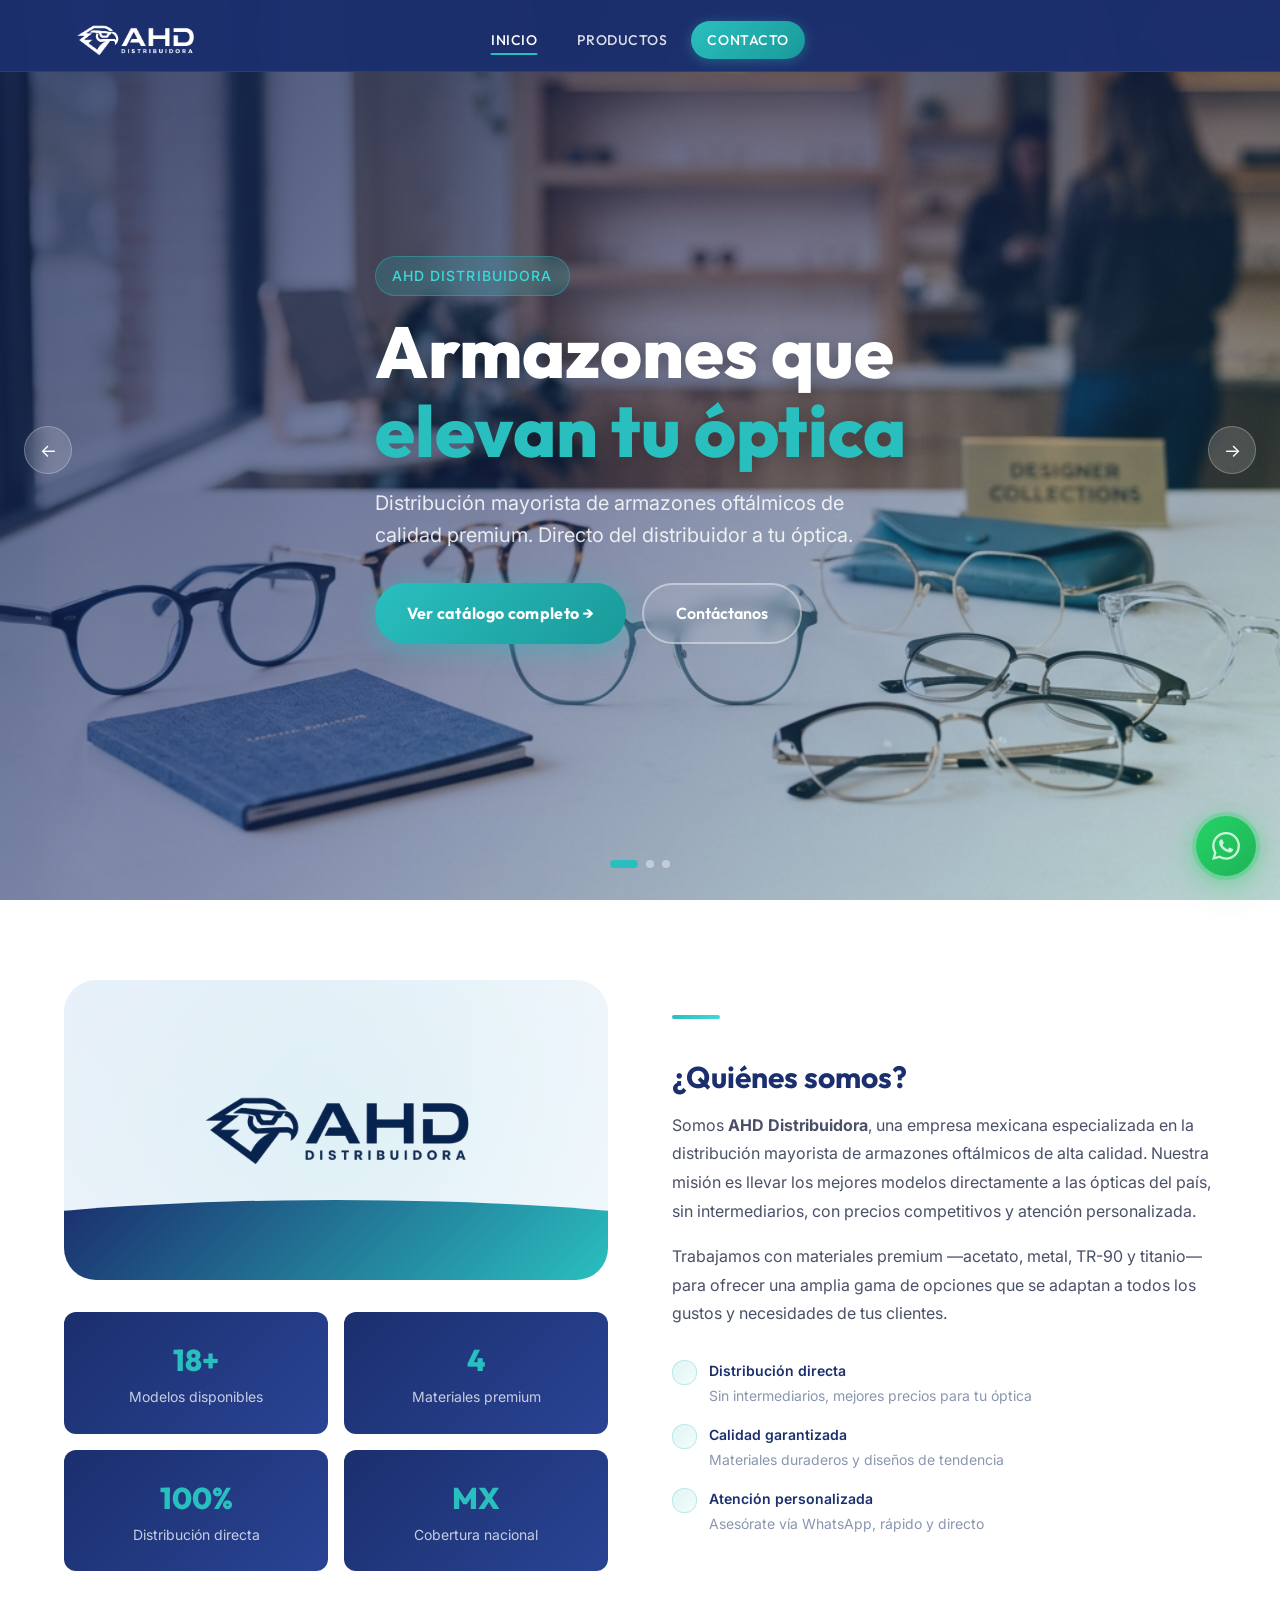
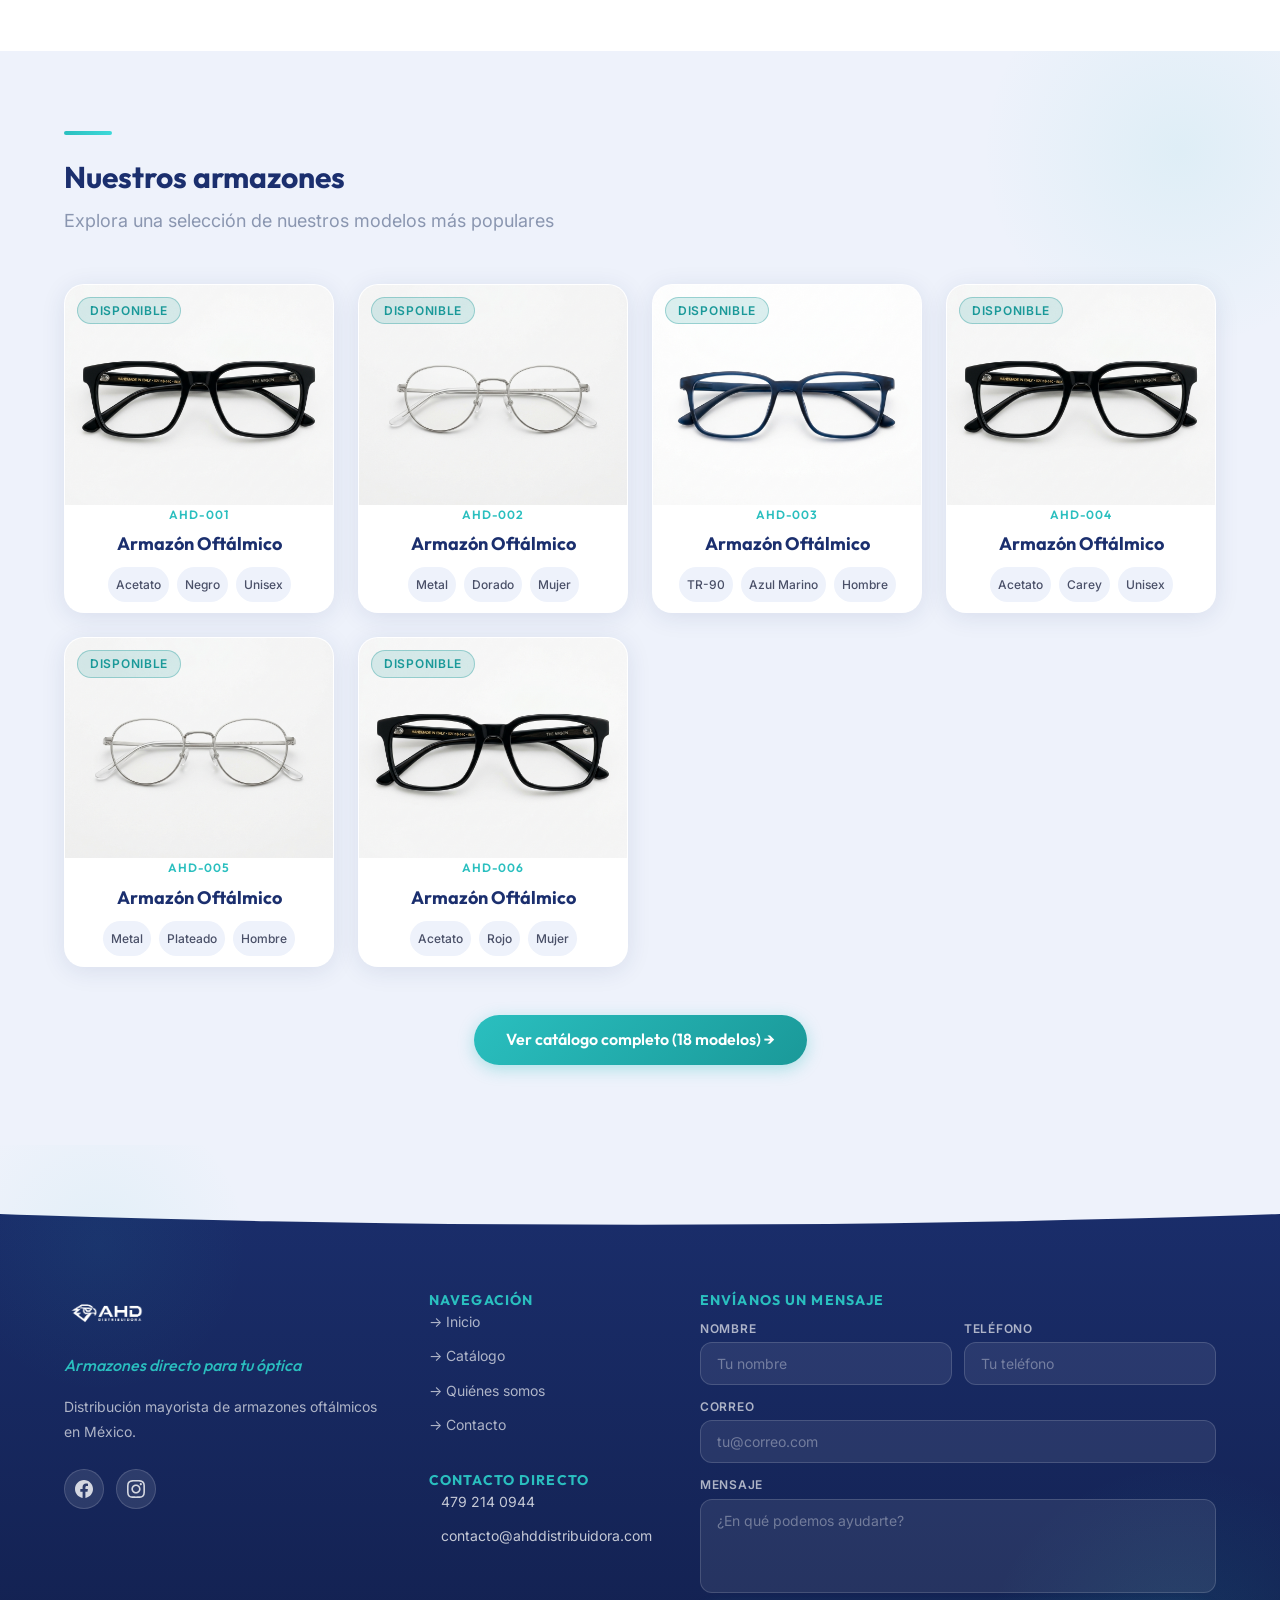
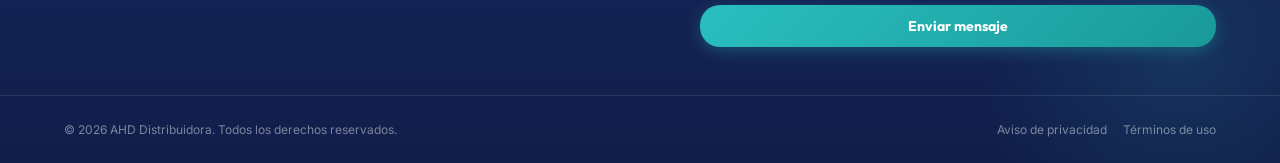
==== commit 8f500167: "Corregir scroll en celular y actualizar web3forms" ====
--- a/index.html
+++ b/index.html
@@ -9,15 +9,13 @@
   <meta property="og:description" content="Distribuidora mayorista de armazones oftálmicos. Catálogo de más de 18 modelos disponibles." />
   <meta property="og:image" content="images/hero/hero1.jpg" />
   <title>AHD Distribuidora — Armazones directo para tu óptica</title>
-  <link rel="icon" type="image/jpeg" href="images/logo/ahd_logo.jpg" />
+  <link rel="icon" type="image/png" href="images/logo/ahd_logo_png.png" />
   <link rel="stylesheet" href="css/styles.css" />
 </head>
 <body>
 
-  <!-- ══════════════════════════════════════════════════
-       HEADER
-  ══════════════════════════════════════════════════ -->
-  <site-header></site-header>
+  <!-- Inyección de Header y Mobile Nav -->
+  <div id="header-container"></div>
 
   <!-- ══════════════════════════════════════════════════
        HERO CAROUSEL
@@ -34,7 +32,7 @@
         <img src="images/hero/hero1.jpg" alt="Colección de armazones AHD" />
         <div class="hero-overlay">
           <div class="hero-content">
-            <div class="hero-badge">AHD Distribuidora</div>
+            <div class="hero-badge"> AHD Distribuidora</div>
             <h1 class="hero-title">
               Armazones que<br/>
               <span>elevan tu óptica</span>
@@ -58,7 +56,7 @@
         <img src="images/hero/hero2.jpg" alt="Variedad de modelos AHD" />
         <div class="hero-overlay">
           <div class="hero-content">
-            <div class="hero-badge">Calidad garantizada</div>
+            <div class="hero-badge"> Calidad garantizada</div>
             <h1 class="hero-title">
               Más de 18<br/>
               <span>modelos exclusivos</span>
@@ -79,7 +77,7 @@
         <img src="images/hero/hero3.jpg" alt="AHD Distribuidora - Armazones oftálmicos" />
         <div class="hero-overlay">
           <div class="hero-content">
-            <div class="hero-badge"> Distribución directa </div>
+            <div class="hero-badge"> Distribución directa</div>
             <h1 class="hero-title">
               Directo para<br/>
               <span>tu óptica</span>
@@ -90,7 +88,7 @@
             <div class="hero-buttons">
               <a href="https://wa.me/524792140944?text=Hola%2C%20me%20interesa%20conocer%20sus%20armazones"
                  target="_blank" rel="noopener noreferrer" class="hero-btn-primary">
-                Escribir por WhatsApp
+                 Escribir por WhatsApp
               </a>
             </div>
           </div>
@@ -213,15 +211,8 @@
     </div>
   </section><!-- /featured -->
 
-  <!-- ══════════════════════════════════════════════════
-       FOOTER / CONTACTO
-  ══════════════════════════════════════════════════ -->
-  <site-footer></site-footer>
-
-  <!-- ══════════════════════════════════════════════════
-       WHATSAPP FLOATING BUTTON
-  ══════════════════════════════════════════════════ -->
-  <whatsapp-button></whatsapp-button>
+  <!-- Inyección de Footer y Whatsapp -->
+  <div id="footer-container"></div>
 
   <!-- ══════════════════════════════════════════════════
        SCRIPTS
--- a/css/styles.css
+++ b/css/styles.css
@@ -1672,15 +1672,9 @@
     grid-column: 1 / -1;
   }
 
-  .modal-container {
-    grid-template-columns: 1fr;
-    max-width: 540px;
-  }
-
-  .modal-sidebar {
-    border-left: none;
-    border-top: 1px solid var(--color-gray-border);
-  }
+  .modal-container { grid-template-columns: 1fr; max-width: 540px; overflow-y: auto; }
+
+  .modal-sidebar { border-left: none; border-top: 1px solid var(--color-gray-border); overflow-y: visible; }
 }
 
 @media (max-width: 768px) {
@@ -1797,3 +1791,4 @@
   opacity: 1;
   transform: translateY(0);
 }
+
